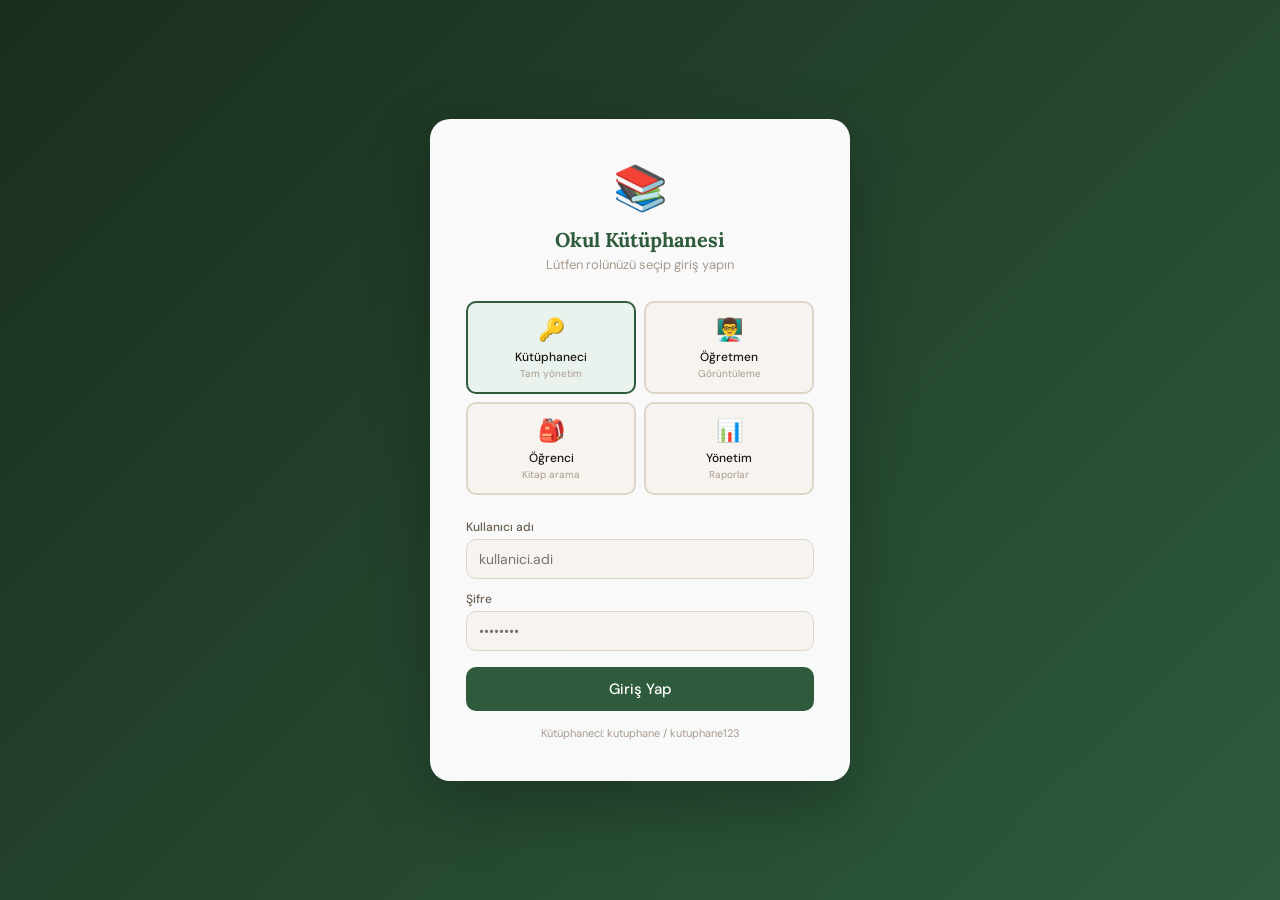
==== index.html @ d1a9fa6f "Fix stylesheet link path in index.html" ====
<!DOCTYPE html>
<html lang="tr">
<head>
<meta charset="UTF-8">
<meta name="viewport" content="width=device-width, initial-scale=1.0, maximum-scale=1.0">
<meta name="theme-color" content="#2E5B3C">
<meta name="apple-mobile-web-app-capable" content="yes">
<meta name="apple-mobile-web-app-status-bar-style" content="black-translucent">
<title>Okul Kütüphanesi</title>
<link rel="manifest" href="manifest.json">
<link rel="stylesheet" href="style.css">
</head>
<body>

<!-- ═══════════════════════════════════════════════════════
     LOGIN SCREEN
════════════════════════════════════════════════════════ -->
<div id="login-screen">
  <div class="login-box">
    <div class="login-logo">
      <div class="logo-icon">📚</div>
      <h1>Okul Kütüphanesi</h1>
      <p>Lütfen rolünüzü seçip giriş yapın</p>
    </div>
    <div class="role-grid">
      <div class="role-card selected" id="role-librarian" onclick="selectRole('librarian')">
        <div class="ri">🔑</div><div class="rn">Kütüphaneci</div><div class="rd">Tam yönetim</div>
      </div>
      <div class="role-card" id="role-teacher" onclick="selectRole('teacher')">
        <div class="ri">👨‍🏫</div><div class="rn">Öğretmen</div><div class="rd">Görüntüleme</div>
      </div>
      <div class="role-card" id="role-student" onclick="selectRole('student')">
        <div class="ri">🎒</div><div class="rn">Öğrenci</div><div class="rd">Kitap arama</div>
      </div>
      <div class="role-card" id="role-management" onclick="selectRole('management')">
        <div class="ri">📊</div><div class="rn">Yönetim</div><div class="rd">Raporlar</div>
      </div>
    </div>
    <div class="login-error" id="login-error"></div>
    <div class="login-field">
      <label>Kullanıcı adı</label>
      <input type="text" id="login-user" placeholder="kullanici.adi" autocomplete="username">
    </div>
    <div class="login-field">
      <label>Şifre</label>
      <input type="password" id="login-pass" placeholder="••••••••" autocomplete="current-password"
             onkeydown="if(event.key==='Enter')doLogin()">
    </div>
    <button class="btn-login" onclick="doLogin()">Giriş Yap</button>
    <div class="login-hint" id="login-hint">Kütüphaneci: kutuphane / kutuphane123</div>
  </div>
</div>

<!-- ═══════════════════════════════════════════════════════
     APP SHELL
════════════════════════════════════════════════════════ -->
<div id="app">

  <!-- TOP NAV -->
  <nav class="topnav">
    <div class="topnav-brand">📚 Kütüphane<span id="nav-school-name"></span></div>
    <div class="nav-tabs" id="nav-tabs"></div>
    <div class="topnav-right">
      <span class="sync-indicator" id="sync-status"></span>
      <div class="user-pill">
        <div class="user-avatar" id="nav-avatar">K</div>
        <span id="nav-username">Kütüphaneci</span>
      </div>
      <button class="btn-logout" onclick="logout()">Çıkış</button>
    </div>
  </nav>

  <!-- GLOBAL ALERT -->
  <div style="max-width:1100px;margin:0 auto;padding:0 20px">
    <div id="global-alert" class="alert" style="display:none;margin-top:14px"></div>
  </div>

  <!-- ─────────────────────────────────────────────────────
       PAGE: DASHBOARD
  ────────────────────────────────────────────────────── -->
  <div class="page" id="page-dashboard">
    <div class="page-header">
      <div class="page-header-text"><h2>Genel Bakış</h2><p id="dash-date"></p></div>
    </div>
    <div class="metrics" id="dash-metrics"></div>
    <div class="grid2" style="margin-bottom:20px">
      <div class="card"><div class="card-body">
        <div class="card-title">En Çok Okunanlar</div>
        <div id="dash-top-books"></div>
      </div></div>
      <div class="card"><div class="card-body">
        <div class="card-title">Son İşlemler</div>
        <div id="dash-recent"></div>
      </div></div>
    </div>
    <div id="dash-overdue"></div>
  </div>

  <!-- ─────────────────────────────────────────────────────
       PAGE: BOOKS
  ────────────────────────────────────────────────────── -->
  <div class="page" id="page-books">
    <div class="page-header">
      <div class="page-header-text"><h2>Kitap Kataloğu</h2></div>
      <div class="page-actions" id="book-page-actions">
        <button class="btn" onclick="_bookView=_bookView==='grid'?'table':'grid';renderBooks()" id="view-toggle-btn">🔲 Kapak Görünümü</button>
        <button class="btn btn-primary" id="btn-add-book" onclick="openEditBook(null)" style="display:none">+ Kitap Ekle</button>
      </div>
    </div>
    <div class="search-row">
      <div class="search-box">
        <span class="si">🔍</span>
        <input type="text" id="book-search-input" placeholder="Kitap adı, yazar veya ISBN…">
      </div>
      <select class="search-select" id="book-cat-filter">
        <option value="">Tüm Kategoriler</option>
        <option>Roman</option><option>Hikaye</option><option>Şiir</option>
        <option>Tarih</option><option>Fen &amp; Doğa</option><option>Biyografi</option>
        <option>Felsefe</option><option>Çocuk</option><option>Diğer</option>
      </select>
    </div>
    <div id="books-content"></div>
  </div>

  <!-- ─────────────────────────────────────────────────────
       PAGE: ISBN
  ────────────────────────────────────────────────────── -->
  <div class="page" id="page-isbn">
    <div class="page-header">
      <div class="page-header-text"><h2>ISBN ile Kitap Ekle</h2><p>Barkod okuyucu veya manuel giriş</p></div>
    </div>
    <div class="card" style="max-width:580px"><div class="card-body">
      <div class="alert alert-info" style="margin-bottom:16px">
        📱 Barkod okuyucuyu bağlayıp aşağıdaki alana odaklanarak okutun — ya da kitap adını yazın.
      </div>
      <div style="display:flex;gap:10px;margin-bottom:16px">
        <div class="field" style="flex:1">
          <label>ISBN numarası veya kitap adı</label>
          <input type="text" id="isbn-input" placeholder="9789750719387 veya Kürk Mantolu Madonna">
        </div>
        <div style="display:flex;align-items:flex-end">
          <button class="btn btn-primary" id="isbn-search-btn" onclick="doISBNSearch()">🔍 Ara</button>
        </div>
      </div>
      <div id="isbn-results"></div>
    </div></div>
  </div>

  <!-- ─────────────────────────────────────────────────────
       PAGE: LOANS
  ────────────────────────────────────────────────────── -->
  <div class="page" id="page-loans">
    <div class="page-header">
      <div class="page-header-text"><h2>Ödünç İşlemleri</h2></div>
    </div>
    <div class="tabs">
      <button class="tab-btn loan-tab-btn active" data-tab="borrow" onclick="renderLoanTab('borrow')">📤 Ödünç Ver</button>
      <button class="tab-btn loan-tab-btn" data-tab="active" onclick="renderLoanTab('active')">📋 Aktif Ödünçler</button>
      <button class="tab-btn loan-tab-btn" data-tab="history" onclick="renderLoanTab('history')">🕐 Geçmiş</button>
    </div>

    <div id="loan-panel-borrow">
      <div class="card" style="max-width:600px"><div class="card-body">
        <div class="card-title">Yeni Ödünç Ver</div>
        <div class="form-grid" style="margin-bottom:14px">
          <div class="field"><label>Öğrenci</label><select id="borrow-student"></select></div>
          <div class="field"><label>Kitap</label><select id="borrow-book"></select></div>
          <div class="field"><label>Ödünç Tarihi</label><input type="date" id="borrow-date"></div>
          <div class="field"><label>İade Tarihi</label><input type="date" id="borrow-due"></div>
        </div>
        <button class="btn btn-primary" onclick="doBorrow()">✓ Ödünç Ver</button>
      </div></div>
    </div>
    <div id="loan-panel-active" style="display:none"></div>
    <div id="loan-panel-history" style="display:none"></div>
  </div>

  <!-- ─────────────────────────────────────────────────────
       PAGE: STUDENTS
  ────────────────────────────────────────────────────── -->
  <div class="page" id="page-students">
    <div class="page-header">
      <div class="page-header-text"><h2>Öğrenci Kayıtları</h2></div>
      <div class="page-actions">
        <button class="btn btn-primary" id="btn-add-student" onclick="openEditStudent(null)" style="display:none">+ Öğrenci Ekle</button>
      </div>
    </div>
    <div class="search-row">
      <div class="search-box">
        <span class="si">🔍</span>
        <input type="text" id="student-search-input" placeholder="İsim, numara veya sınıf…">
      </div>
    </div>
    <div id="students-content"></div>
  </div>

  <!-- ─────────────────────────────────────────────────────
       PAGE: REPORTS
  ────────────────────────────────────────────────────── -->
  <div class="page" id="page-reports">
    <div class="page-header">
      <div class="page-header-text"><h2>Raporlar &amp; İstatistikler</h2></div>
      <button class="btn" onclick="window.print()">🖨️ Yazdır</button>
    </div>
    <div class="metrics" id="report-metrics"></div>
    <div class="grid2" style="margin-bottom:18px">
      <div class="card"><div class="card-body">
        <div class="card-title">En Çok Okunan Kitaplar</div>
        <div id="report-top-books"></div>
      </div></div>
      <div class="card"><div class="card-body">
        <div class="card-title">Sınıf Bazlı Okuma</div>
        <div id="report-by-class"></div>
      </div></div>
    </div>
    <div class="grid2">
      <div class="card"><div class="card-body">
        <div class="card-title">En Aktif Okuyucular</div>
        <div id="report-top-readers"></div>
      </div></div>
      <div class="card"><div class="card-body">
        <div class="card-title">Kategori Popülerliği</div>
        <div id="report-by-cat"></div>
      </div></div>
    </div>
  </div>

  <!-- ─────────────────────────────────────────────────────
       PAGE: SETTINGS
  ────────────────────────────────────────────────────── -->
  <div class="page" id="page-settings">
    <div class="page-header">
      <div class="page-header-text"><h2>Ayarlar</h2></div>
    </div>
    <div class="grid2">
      <div>
        <div class="card" style="margin-bottom:16px"><div class="card-body">
          <div class="card-title">Okul Bilgileri</div>
          <div class="field" style="margin-bottom:12px">
            <label>Okul / Kütüphane adı</label>
            <input type="text" id="settings-school">
          </div>
          <div style="font-size:13px;color:var(--text3);margin-bottom:12px">Aktif yıl: <strong id="settings-year"></strong></div>
          <button class="btn btn-primary" onclick="saveSettings()">Kaydet</button>
        </div></div>

        <div class="card"><div class="card-body">
          <div class="card-title">Kullanıcı Şifreleri</div>
          <p style="font-size:13px;color:var(--text2);margin-bottom:12px">Varsayılan şifreler data dosyasından yönetilir. Şifre değiştirmek için GitHub'daki JSON dosyasını düzenleyin.</p>
          <div style="font-size:12px;color:var(--text3);line-height:1.8">
            Kütüphaneci: <strong>kutuphane / kutuphane123</strong><br>
            Öğretmen: <strong>ogretmen / ogretmen123</strong><br>
            Yönetim: <strong>yonetim / yonetim123</strong><br>
            Öğrenci: <strong>öğrenci no / öğrenci no</strong>
          </div>
        </div></div>
      </div>

      <div>
        <div class="card" style="margin-bottom:16px"><div class="card-body">
          <div class="card-title">GitHub Ayarları</div>
          <div class="field" style="margin-bottom:12px">
            <label>GitHub Kullanıcı Adı</label>
            <input type="text" id="settings-github-owner" placeholder="kullaniciadiniz">
          </div>
          <div class="field" style="margin-bottom:12px">
            <label>Repo Adı</label>
            <input type="text" id="settings-github-repo" placeholder="school-library">
          </div>
          <div class="field" style="margin-bottom:12px">
            <label>GitHub Token <span style="font-size:11px;color:var(--text3)">(tarayıcıda saklanır, dosyaya yazılmaz)</span></label>
            <input type="password" id="settings-github-token" placeholder="github_pat_...">
          </div>
          <button class="btn btn-primary" onclick="saveGitHubSettings()">Token'ı Kaydet</button>
          <p style="font-size:11px;color:var(--text3);margin-top:8px">Token sadece bu tarayıcıda saklanır. GitHub'daki hiçbir dosyaya yazılmaz.</p>
        </div></div>

        <div class="card"><div class="card-body">
          <div class="card-title">Yeni Dönem Başlat</div>
          <p style="font-size:13px;color:var(--text2);margin-bottom:14px">Mevcut yılın verileri arşivlenir, kitap kataloğu korunur, ödünç kayıtları temizlenir.</p>
          <button class="btn btn-danger" onclick="UI.modal('modal-archive',true)">📦 Yılı Arşivle &amp; Yeni Dönem</button>
        </div></div>
      </div>
    </div>
  </div>

</div><!-- /#app -->

<!-- ═══════════════════════════════════════════════════════
     MODALS
════════════════════════════════════════════════════════ -->

<!-- Book Detail -->
<div class="modal-overlay" id="modal-book-detail">
  <div class="modal">
    <div id="book-detail-body"></div>
    <div class="modal-footer">
      <button class="btn" onclick="UI.modal('modal-book-detail',false)">Kapat</button>
    </div>
  </div>
</div>

<!-- Edit / Add Book -->
<div class="modal-overlay" id="modal-edit-book">
  <div class="modal">
    <h3 id="modal-book-title">Kitap Ekle</h3>
    <input type="hidden" id="edit-book-id">
    <div class="form-grid" style="margin-bottom:14px">
      <div class="field form-full"><label>Kitap Adı *</label><input type="text" id="eb-title" placeholder="Kitap adı"></div>
      <div class="field"><label>Yazar *</label><input type="text" id="eb-author" placeholder="Yazar adı"></div>
      <div class="field"><label>Yayınevi</label><input type="text" id="eb-publisher"></div>
      <div class="field"><label>Yıl</label><input type="number" id="eb-year" placeholder="2023"></div>
      <div class="field"><label>ISBN</label><input type="text" id="eb-isbn" placeholder="9789..."></div>
      <div class="field"><label>Kategori</label>
        <select id="eb-category">
          <option>Roman</option><option>Hikaye</option><option>Şiir</option>
          <option>Tarih</option><option>Fen &amp; Doğa</option><option>Biyografi</option>
          <option>Felsefe</option><option>Çocuk</option><option>Diğer</option>
        </select>
      </div>
      <div class="field"><label>Raf Konumu</label><input type="text" id="eb-shelf" placeholder="A-01"></div>
      <div class="field"><label>Adet</label><input type="number" id="eb-qty" value="1" min="1"></div>
    </div>
    <div class="modal-footer">
      <button class="btn" onclick="UI.modal('modal-edit-book',false)">İptal</button>
      <button class="btn btn-primary" onclick="saveBook()">Kaydet</button>
    </div>
  </div>
</div>

<!-- Edit / Add Student -->
<div class="modal-overlay" id="modal-edit-student">
  <div class="modal">
    <h3 id="modal-student-title">Öğrenci Ekle</h3>
    <input type="hidden" id="edit-student-id">
    <div class="form-grid" style="margin-bottom:14px">
      <div class="field"><label>Ad *</label><input type="text" id="es-name"></div>
      <div class="field"><label>Soyad *</label><input type="text" id="es-surname"></div>
      <div class="field"><label>Öğrenci No *</label><input type="text" id="es-no" placeholder="2024001"></div>
      <div class="field"><label>Sınıf</label><input type="text" id="es-class" placeholder="10-A"></div>
      <div class="field"><label>E-posta</label><input type="email" id="es-email"></div>
      <div class="field"><label>Veli Telefonu</label><input type="text" id="es-phone"></div>
    </div>
    <div class="modal-footer">
      <button class="btn" onclick="UI.modal('modal-edit-student',false)">İptal</button>
      <button class="btn btn-primary" onclick="saveStudent()">Kaydet</button>
    </div>
  </div>
</div>

<!-- Archive Modal -->
<div class="modal-overlay" id="modal-archive">
  <div class="modal" style="max-width:400px">
    <h3>Yeni Dönem Başlat</h3>
    <p style="font-size:13px;color:var(--text2);margin-bottom:16px">Mevcut veriler arşivlenir. Kitap kataloğu ve kullanıcılar korunur.</p>
    <div class="field" style="margin-bottom:16px">
      <label>Yeni yıl kodu</label>
      <input type="text" id="new-year-input" placeholder="2026-2027">
    </div>
    <div class="modal-footer">
      <button class="btn" onclick="UI.modal('modal-archive',false)">İptal</button>
      <button class="btn btn-primary" onclick="doArchive()">Arşivle &amp; Başlat</button>
    </div>
  </div>
</div>

<!-- ═══════════════════════════════════════════════════════
     SCRIPTS
════════════════════════════════════════════════════════ -->
<script src="js/config.js"></script>
<script src="js/storage.js"></script>
<script src="js/auth.js"></script>
<script src="js/books.js"></script>
<script src="js/students.js"></script>
<script src="js/loans.js"></script>
<script src="js/reports.js"></script>
<script src="js/app.js"></script>

<script>
  // Set date on dashboard
  document.addEventListener('DOMContentLoaded', () => {
    const dd = document.getElementById('dash-date');
    if (dd) dd.textContent = new Date().toLocaleDateString('tr-TR', { weekday:'long', year:'numeric', month:'long', day:'numeric' });
    // Show add buttons for librarian
    if (Auth.isLibrarian()) {
      const ab = document.getElementById('btn-add-book');
      const as = document.getElementById('btn-add-student');
      if (ab) ab.style.display = '';
      if (as) as.style.display = '';
    }
  });
</script>

</body>
</html>
---- style.css ----
@import url('https://fonts.googleapis.com/css2?family=Lora:wght@400;500;600&family=DM+Sans:wght@300;400;500&display=swap');

:root {
  --bg: #F7F4EF;
  --surface: #FFFFFF;
  --surface2: #F0EBE3;
  --border: #DDD5C8;
  --text: #1A1612;
  --text2: #6B5E52;
  --text3: #A89A8E;
  --accent: #2E5B3C;
  --accent-light: #EAF2ED;
  --accent-dark: #1A3D28;
  --amber: #C17B2A;
  --amber-light: #FDF3E3;
  --red: #B83232;
  --red-light: #FCEAEA;
  --blue: #1E4A7A;
  --blue-light: #E8F0FB;
  --radius: 10px;
  --radius-lg: 16px;
  --shadow: 0 1px 3px rgba(0,0,0,0.06), 0 4px 12px rgba(0,0,0,0.04);
}

* { box-sizing: border-box; margin: 0; padding: 0; -webkit-tap-highlight-color: transparent; }
html { font-size: 16px; }
body { font-family: 'DM Sans', sans-serif; background: var(--bg); color: var(--text); min-height: 100vh; overflow-x: hidden; }
h1,h2,h3,h4 { font-family: 'Lora', serif; }
button { font-family: 'DM Sans', sans-serif; cursor: pointer; }
input, select, textarea { font-family: 'DM Sans', sans-serif; }

/* ── SCROLLBAR ─────────────────────────────────────────── */
::-webkit-scrollbar { width: 6px; height: 6px; }
::-webkit-scrollbar-track { background: transparent; }
::-webkit-scrollbar-thumb { background: var(--border); border-radius: 3px; }

/* ── LOGIN ─────────────────────────────────────────────── */
#login-screen {
  min-height: 100vh; display: flex; align-items: center; justify-content: center;
  background: linear-gradient(135deg, #1A2E1F 0%, #2E5B3C 100%);
  padding: 20px;
}
.login-box {
  background: rgba(255,255,255,0.97); border-radius: 20px;
  padding: 40px 36px; width: 100%; max-width: 420px;
  box-shadow: 0 24px 64px rgba(0,0,0,0.25);
}
.login-logo { text-align: center; margin-bottom: 28px; }
.login-logo .logo-icon { font-size: 44px; margin-bottom: 10px; }
.login-logo h1 { font-size: 20px; color: var(--accent); margin-bottom: 4px; }
.login-logo p { font-size: 13px; color: var(--text3); }
.role-grid { display: grid; grid-template-columns: 1fr 1fr; gap: 8px; margin-bottom: 24px; }
.role-card {
  border: 2px solid var(--border); border-radius: var(--radius);
  padding: 12px 10px; cursor: pointer; text-align: center;
  background: var(--bg); transition: all 0.15s;
}
.role-card:hover { border-color: var(--accent); background: var(--accent-light); }
.role-card.selected { border-color: var(--accent); background: var(--accent-light); }
.role-card .ri { font-size: 22px; margin-bottom: 5px; }
.role-card .rn { font-size: 12px; font-weight: 500; color: var(--text); }
.role-card .rd { font-size: 10px; color: var(--text3); margin-top: 2px; }
.login-field { margin-bottom: 12px; }
.login-field label { display: block; font-size: 12px; color: var(--text2); margin-bottom: 4px; font-weight: 500; }
.login-field input {
  width: 100%; padding: 10px 12px; border: 1.5px solid var(--border);
  border-radius: var(--radius); font-size: 14px; background: var(--bg);
  color: var(--text); outline: none; transition: border-color 0.15s;
}
.login-field input:focus { border-color: var(--accent); }
.btn-login {
  width: 100%; padding: 12px; background: var(--accent); color: #fff;
  border: none; border-radius: var(--radius); font-size: 15px; font-weight: 500;
  transition: background 0.15s; margin-top: 4px;
}
.btn-login:hover { background: var(--accent-dark); }
.login-hint { font-size: 11px; color: var(--text3); text-align: center; margin-top: 14px; line-height: 1.5; }
.login-error { background: var(--red-light); color: var(--red); border-radius: var(--radius); padding: 8px 12px; font-size: 13px; margin-bottom: 12px; display: none; }

/* ── APP SHELL ─────────────────────────────────────────── */
#app { display: none; flex-direction: column; min-height: 100vh; }

.topnav {
  background: var(--accent); color: #fff; height: 56px;
  display: flex; align-items: center; padding: 0 20px;
  position: sticky; top: 0; z-index: 100;
  box-shadow: 0 2px 8px rgba(0,0,0,0.15);
}
.topnav-brand { font-family: 'Lora', serif; font-size: 16px; font-weight: 600; margin-right: 24px; white-space: nowrap; line-height: 1.2; }
.topnav-brand span { display: block; font-size: 10px; font-weight: 300; opacity: 0.65; }
.nav-tabs { display: flex; gap: 2px; flex: 1; overflow-x: auto; scrollbar-width: none; }
.nav-tabs::-webkit-scrollbar { display: none; }
.nav-tab {
  padding: 0 14px; height: 56px; display: flex; align-items: center; gap: 6px;
  font-size: 13px; color: rgba(255,255,255,0.72); white-space: nowrap;
  border: none; background: none; border-bottom: 3px solid transparent;
  transition: all 0.15s;
}
.nav-tab:hover { color: #fff; background: rgba(255,255,255,0.08); }
.nav-tab.active { color: #fff; border-bottom-color: rgba(255,255,255,0.75); }
.nav-tab .ti { font-size: 15px; }
.topnav-right { margin-left: auto; display: flex; align-items: center; gap: 8px; }
.sync-indicator {
  font-size: 11px; padding: 3px 8px; border-radius: 12px;
  background: rgba(255,255,255,0.12); color: rgba(255,255,255,0.8);
}
.sync-indicator.saved { background: rgba(100,200,120,0.25); color: #a8ffb8; }
.sync-indicator.pending { background: rgba(255,180,50,0.25); color: #ffd88a; }
.user-pill {
  display: flex; align-items: center; gap: 7px;
  background: rgba(255,255,255,0.12); border-radius: 20px;
  padding: 4px 10px 4px 6px;
}
.user-avatar {
  width: 26px; height: 26px; border-radius: 50%;
  background: rgba(255,255,255,0.22); display: flex;
  align-items: center; justify-content: center; font-size: 11px; font-weight: 600;
}
.user-pill span { font-size: 12px; }
.btn-logout { background: rgba(255,255,255,0.1); border: none; color: #fff; padding: 5px 10px; border-radius: 6px; font-size: 12px; }
.btn-logout:hover { background: rgba(255,255,255,0.18); }

/* ── PAGE LAYOUT ───────────────────────────────────────── */
.page { display: none; padding: 24px 20px; max-width: 1100px; margin: 0 auto; width: 100%; }
.page.active { display: block; }
.page-header { display: flex; align-items: flex-start; justify-content: space-between; gap: 12px; flex-wrap: wrap; margin-bottom: 20px; }
.page-header-text h2 { font-size: 22px; color: var(--text); }
.page-header-text p { font-size: 13px; color: var(--text3); margin-top: 2px; }
.page-actions { display: flex; gap: 8px; flex-wrap: wrap; }

/* ── BUTTONS ───────────────────────────────────────────── */
.btn { padding: 8px 16px; border-radius: var(--radius); font-size: 13px; font-weight: 500; border: 1.5px solid var(--border); background: var(--surface); color: var(--text); transition: all 0.12s; }
.btn:hover { background: var(--surface2); }
.btn-primary { background: var(--accent); color: #fff; border-color: var(--accent); }
.btn-primary:hover { background: var(--accent-dark); border-color: var(--accent-dark); }
.btn-danger { background: var(--red-light); color: var(--red); border-color: #f0b0b0; }
.btn-danger:hover { background: #f9d5d5; }
.btn-sm { padding: 5px 11px; font-size: 12px; }
.btn-icon { padding: 7px 8px; }

/* ── CARDS ─────────────────────────────────────────────── */
.card { background: var(--surface); border-radius: var(--radius-lg); border: 1px solid var(--border); box-shadow: var(--shadow); }
.card-body { padding: 18px 22px; }
.card-title { font-family: 'Lora', serif; font-size: 14px; font-weight: 600; color: var(--text); margin-bottom: 14px; }

/* ── METRICS ───────────────────────────────────────────── */
.metrics { display: grid; grid-template-columns: repeat(auto-fit, minmax(150px, 1fr)); gap: 12px; margin-bottom: 20px; }
.metric-card { background: var(--surface); border-radius: var(--radius-lg); border: 1px solid var(--border); padding: 16px 18px; box-shadow: var(--shadow); border-left: 4px solid var(--border); }
.metric-card.green { border-left-color: var(--accent); }
.metric-card.amber { border-left-color: var(--amber); }
.metric-card.red { border-left-color: var(--red); }
.metric-card.blue { border-left-color: var(--blue); }
.metric-label { font-size: 11px; color: var(--text3); text-transform: uppercase; letter-spacing: 0.04em; margin-bottom: 5px; }
.metric-value { font-family: 'Lora', serif; font-size: 26px; font-weight: 600; color: var(--text); line-height: 1; }
.metric-sub { font-size: 11px; color: var(--text2); margin-top: 4px; }

/* ── BADGES ────────────────────────────────────────────── */
.badge { display: inline-flex; align-items: center; padding: 2px 9px; border-radius: 20px; font-size: 11px; font-weight: 500; }
.badge-green { background: var(--accent-light); color: var(--accent); }
.badge-amber { background: var(--amber-light); color: var(--amber); }
.badge-red { background: var(--red-light); color: var(--red); }
.badge-blue { background: var(--blue-light); color: var(--blue); }
.badge-gray { background: var(--surface2); color: var(--text2); }
.chip { display: inline-block; padding: 2px 9px; border-radius: 12px; font-size: 11px; background: var(--surface2); color: var(--text2); }

/* ── TABLES ────────────────────────────────────────────── */
.table-wrap { border-radius: var(--radius-lg); border: 1px solid var(--border); overflow: hidden; box-shadow: var(--shadow); overflow-x: auto; }
table { width: 100%; border-collapse: collapse; font-size: 13px; min-width: 500px; }
th { text-align: left; font-size: 11px; font-weight: 600; text-transform: uppercase; letter-spacing: 0.05em; color: var(--text3); padding: 9px 14px; border-bottom: 1px solid var(--border); background: var(--bg); }
td { padding: 11px 14px; border-bottom: 1px solid var(--border); color: var(--text); vertical-align: middle; }
tr:last-child td { border-bottom: none; }
tr:hover td { background: var(--bg); }
td strong { font-weight: 500; }
td .sub { font-size: 11px; color: var(--text3); margin-top: 1px; }

/* ── FORMS ─────────────────────────────────────────────── */
.form-grid { display: grid; grid-template-columns: 1fr 1fr; gap: 14px; }
.form-full { grid-column: 1 / -1; }
.field { display: flex; flex-direction: column; gap: 4px; }
.field label { font-size: 12px; font-weight: 500; color: var(--text2); }
.field input, .field select, .field textarea {
  padding: 9px 12px; border: 1.5px solid var(--border); border-radius: var(--radius);
  font-size: 13px; background: var(--surface); color: var(--text); outline: none;
  transition: border-color 0.15s;
}
.field input:focus, .field select:focus, .field textarea:focus { border-color: var(--accent); }
.field textarea { resize: vertical; min-height: 80px; }

/* ── SEARCH BAR ────────────────────────────────────────── */
.search-row { display: flex; gap: 10px; margin-bottom: 16px; flex-wrap: wrap; }
.search-box {
  display: flex; align-items: center; gap: 8px; flex: 1; min-width: 200px;
  background: var(--surface); border: 1px solid var(--border); border-radius: var(--radius);
  padding: 8px 12px; box-shadow: var(--shadow);
}
.search-box input { flex: 1; border: none; outline: none; font-size: 13px; background: transparent; color: var(--text); }
.search-box input::placeholder { color: var(--text3); }
.search-box .si { color: var(--text3); font-size: 15px; }
.search-select { padding: 8px 12px; border: 1px solid var(--border); border-radius: var(--radius); font-size: 13px; background: var(--surface); color: var(--text); outline: none; }

/* ── ALERTS ────────────────────────────────────────────── */
.alert { padding: 11px 14px; border-radius: var(--radius); font-size: 13px; margin-bottom: 14px; }
.alert-success { background: var(--accent-light); color: var(--accent); border: 1px solid #c4e0ce; }
.alert-danger { background: var(--red-light); color: var(--red); border: 1px solid #f0b0b0; }
.alert-info { background: var(--blue-light); color: var(--blue); border: 1px solid #c0d5f0; }
.alert-amber { background: var(--amber-light); color: var(--amber); border: 1px solid #f0d9ac; }

/* ── MODAL ─────────────────────────────────────────────── */
.modal-overlay {
  display: none; position: fixed; inset: 0; background: rgba(0,0,0,0.45);
  z-index: 200; align-items: center; justify-content: center; padding: 20px;
}
.modal-overlay.open { display: flex; }
.modal {
  background: var(--surface); border-radius: var(--radius-lg);
  padding: 26px; width: 100%; max-width: 520px;
  max-height: 90vh; overflow-y: auto;
  box-shadow: 0 24px 64px rgba(0,0,0,0.2);
  animation: modalIn 0.2s ease;
}
@keyframes modalIn { from { transform: translateY(16px); opacity: 0; } to { transform: none; opacity: 1; } }
.modal h3 { font-family: 'Lora', serif; font-size: 18px; margin-bottom: 18px; color: var(--text); }
.modal-footer { display: flex; gap: 8px; justify-content: flex-end; margin-top: 18px; padding-top: 14px; border-top: 1px solid var(--border); }

/* ── TABS ──────────────────────────────────────────────── */
.tabs { display: flex; gap: 2px; background: var(--surface2); border-radius: var(--radius); padding: 3px; margin-bottom: 18px; overflow-x: auto; }
.tab-btn { flex: 1; min-width: 80px; padding: 7px 12px; border-radius: 7px; border: none; background: transparent; font-size: 13px; cursor: pointer; color: var(--text2); transition: all 0.12s; white-space: nowrap; }
.tab-btn.active { background: var(--surface); color: var(--text); font-weight: 500; box-shadow: 0 1px 4px rgba(0,0,0,0.08); }

/* ── BOOK CARDS (Student View) ─────────────────────────── */
.book-grid { display: grid; grid-template-columns: repeat(auto-fill, minmax(160px, 1fr)); gap: 16px; }
.book-card { background: var(--surface); border-radius: var(--radius-lg); border: 1px solid var(--border); overflow: hidden; cursor: pointer; transition: transform 0.15s, box-shadow 0.15s; box-shadow: var(--shadow); }
.book-card:hover { transform: translateY(-3px); box-shadow: 0 8px 24px rgba(0,0,0,0.1); }
.book-card-cover { width: 100%; aspect-ratio: 2/3; object-fit: cover; background: var(--surface2); display: flex; align-items: center; justify-content: center; font-size: 40px; }
.book-card-cover img { width: 100%; height: 100%; object-fit: cover; }
.book-card-cover .no-cover { width: 100%; aspect-ratio: 2/3; display: flex; align-items: center; justify-content: center; background: var(--surface2); font-size: 36px; }
.book-card-body { padding: 10px 12px; }
.book-card-title { font-size: 12px; font-weight: 500; color: var(--text); margin-bottom: 3px; line-height: 1.35; display: -webkit-box; -webkit-line-clamp: 2; -webkit-box-orient: vertical; overflow: hidden; }
.book-card-author { font-size: 11px; color: var(--text3); }

/* ── BOOK ROW (Table) ──────────────────────────────────── */
.book-cover-sm { width: 36px; height: 48px; border-radius: 3px; object-fit: cover; background: var(--surface2); border: 1px solid var(--border); flex-shrink: 0; display: flex; align-items: center; justify-content: center; font-size: 18px; overflow: hidden; }
.book-cover-sm img { width: 100%; height: 100%; object-fit: cover; }
.book-row-info { display: flex; align-items: center; gap: 10px; }

/* ── ISBN SEARCH ───────────────────────────────────────── */
.isbn-results { margin-top: 14px; display: flex; flex-direction: column; gap: 10px; }
.isbn-result-card { display: flex; gap: 12px; align-items: flex-start; background: var(--surface); border: 1.5px solid var(--border); border-radius: var(--radius); padding: 12px; cursor: pointer; transition: border-color 0.15s; }
.isbn-result-card:hover { border-color: var(--accent); background: var(--accent-light); }
.isbn-result-card .cover { width: 50px; height: 68px; object-fit: cover; border-radius: 4px; background: var(--surface2); flex-shrink: 0; }
.isbn-result-card .info strong { font-size: 13px; font-weight: 500; }
.isbn-result-card .info span { display: block; font-size: 12px; color: var(--text3); margin-top: 2px; }

/* ── BAR CHART ─────────────────────────────────────────── */
.bar-row { margin-bottom: 10px; }
.bar-meta { display: flex; justify-content: space-between; font-size: 12px; color: var(--text2); margin-bottom: 3px; }
.bar-track { height: 8px; background: var(--surface2); border-radius: 4px; overflow: hidden; }
.bar-fill { height: 100%; border-radius: 4px; transition: width 0.8s ease; }

/* ── EMPTY STATE ───────────────────────────────────────── */
.empty-state { text-align: center; padding: 48px 20px; color: var(--text3); }
.empty-state .ei { font-size: 44px; margin-bottom: 12px; }
.empty-state p { font-size: 14px; }
.empty-state .btn { margin-top: 16px; }

/* ── OVERDUE WARNING ───────────────────────────────────── */
.overdue-banner { background: var(--red-light); border: 1px solid #f0b0b0; border-radius: var(--radius); padding: 12px 16px; margin-bottom: 18px; display: flex; align-items: center; gap: 10px; font-size: 13px; color: var(--red); }

/* ── GRID HELPERS ──────────────────────────────────────── */
.grid2 { display: grid; grid-template-columns: 1fr 1fr; gap: 18px; }
.grid3 { display: grid; grid-template-columns: 1fr 1fr 1fr; gap: 18px; }

/* ── RESPONSIVE ────────────────────────────────────────── */
@media (max-width: 640px) {
  .topnav { padding: 0 12px; }
  .topnav-brand { font-size: 14px; margin-right: 12px; }
  .nav-tab { padding: 0 10px; font-size: 12px; }
  .nav-tab .tab-label { display: none; }
  .page { padding: 16px 14px; }
  .form-grid { grid-template-columns: 1fr; }
  .grid2, .grid3 { grid-template-columns: 1fr; }
  .metrics { grid-template-columns: 1fr 1fr; }
  .page-header { flex-direction: column; }
  .modal { padding: 20px; }
}

@media (max-width: 380px) {
  .role-grid { grid-template-columns: 1fr 1fr; }
  .metrics { grid-template-columns: 1fr 1fr; }
}

@media print {
  .topnav, .page-actions, .btn, .search-row, .tabs { display: none !important; }
  .page { padding: 0; max-width: 100%; }
  body { background: white; }
}
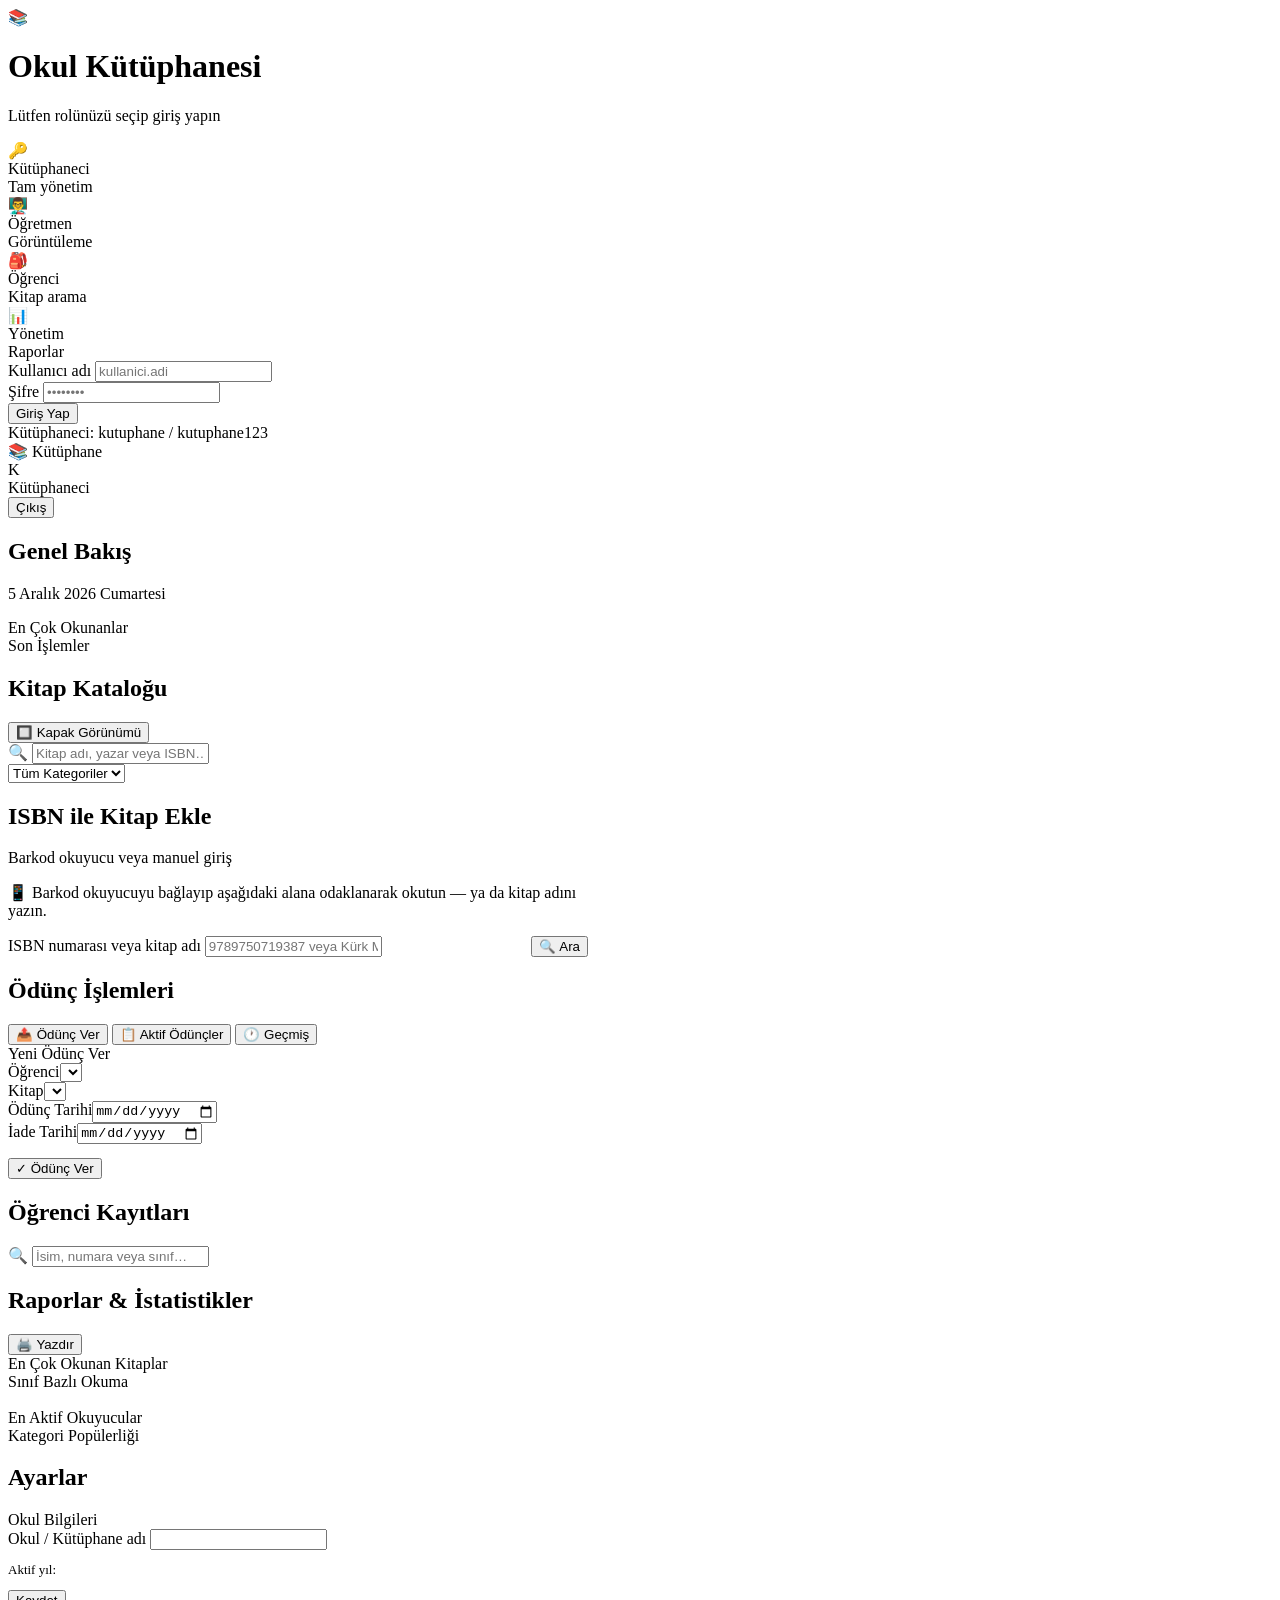
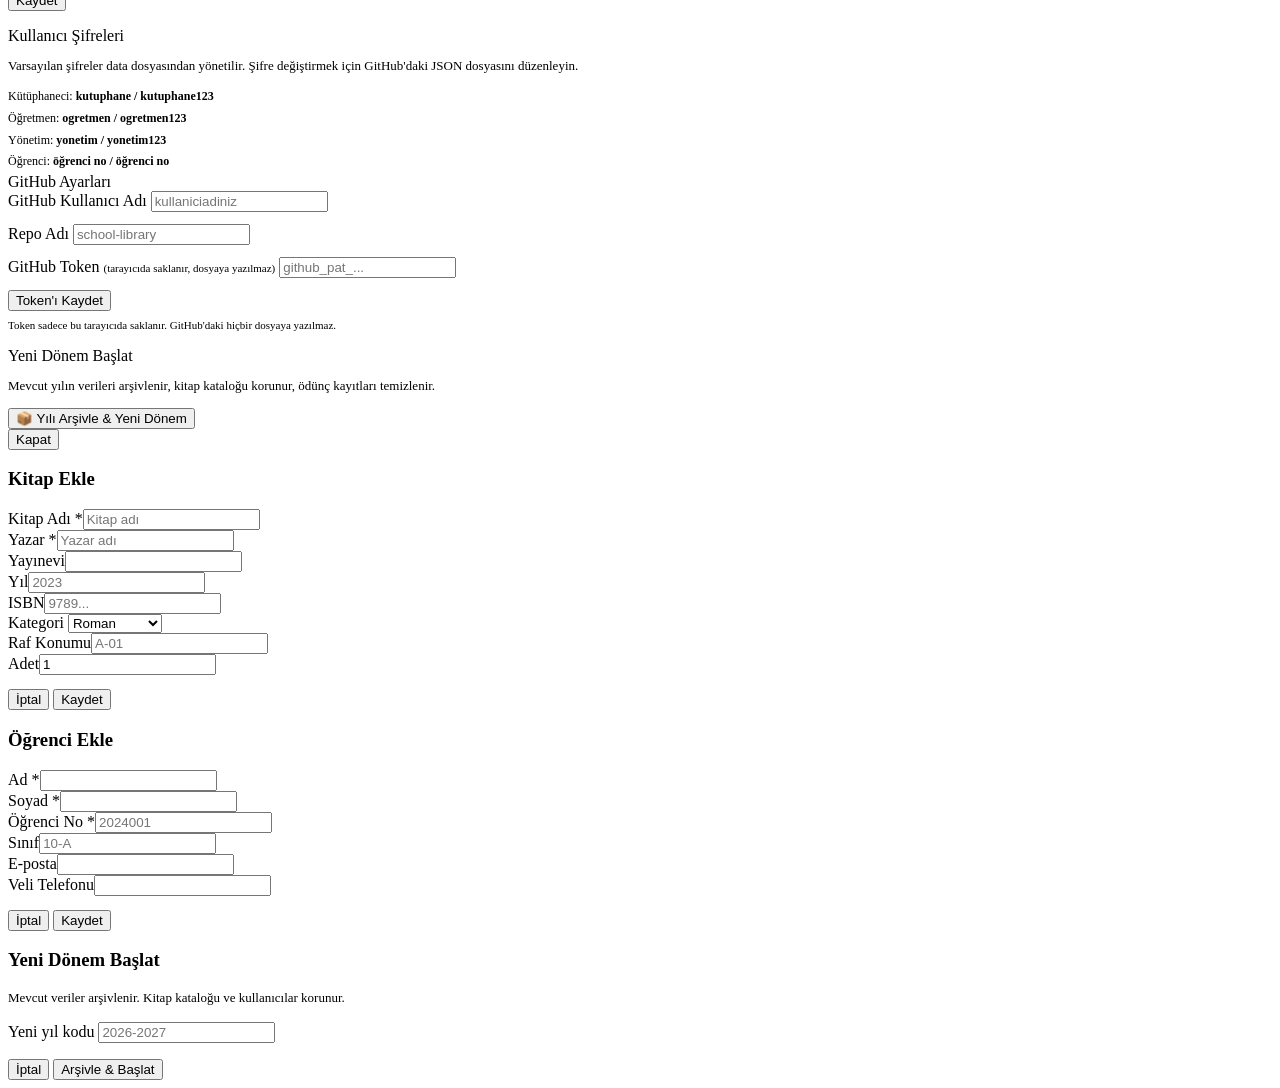
==== commit 86cbf3a5: "Fix HTML formatting for stylesheet link" ====
--- a/index.html
+++ b/index.html
@@ -8,7 +8,7 @@
 <meta name="apple-mobile-web-app-status-bar-style" content="black-translucent">
 <title>Okul Kütüphanesi</title>
 <link rel="manifest" href="manifest.json">
-<link rel="stylesheet" href="style.css">
+
 </head>
 <body>
 
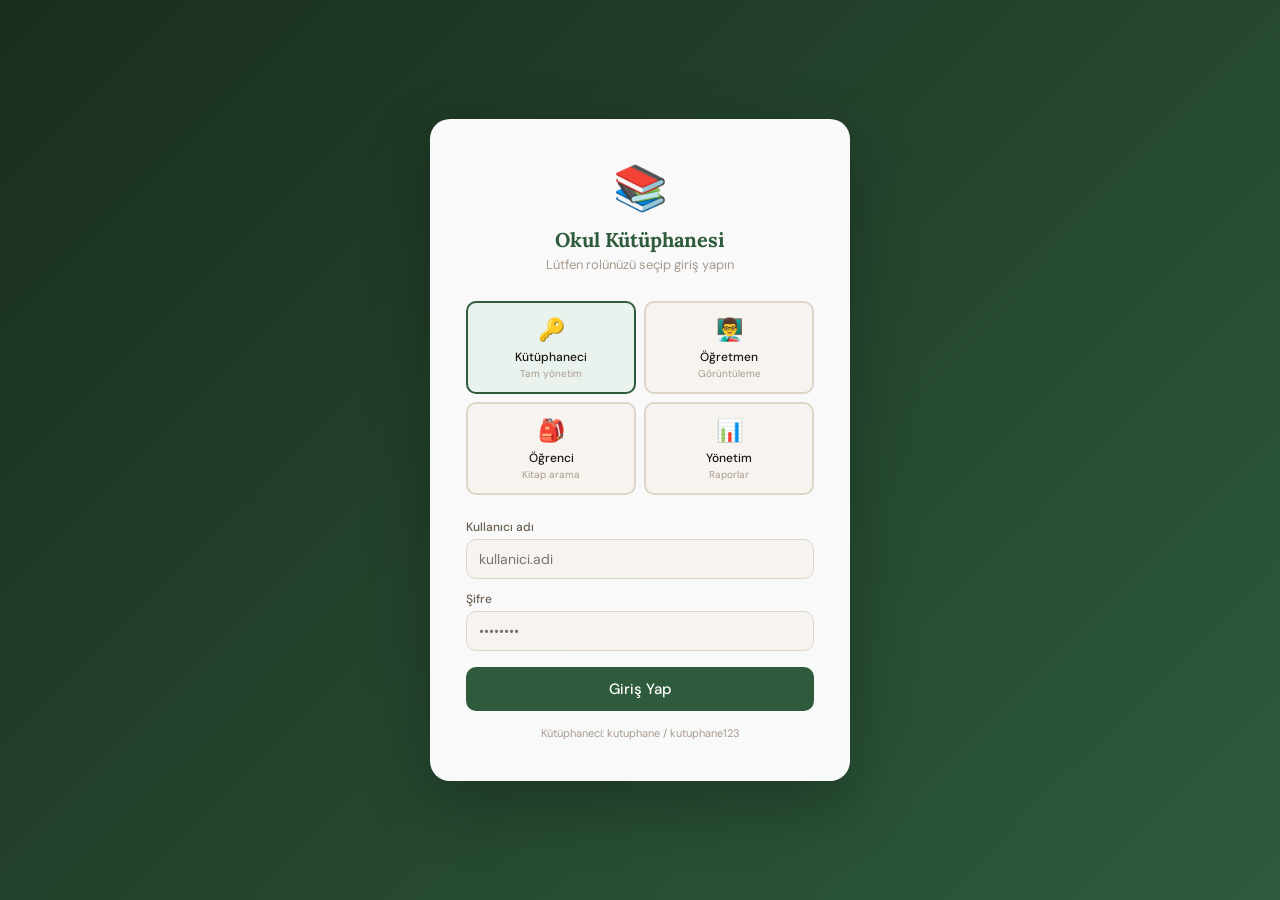
==== commit d358c977: "Update index.html" ====
--- a/index.html
+++ b/index.html
@@ -8,7 +8,7 @@
 <meta name="apple-mobile-web-app-status-bar-style" content="black-translucent">
 <title>Okul Kütüphanesi</title>
 <link rel="manifest" href="manifest.json">
-
+<link rel="stylesheet" href="style.css">
 </head>
 <body>
 
@@ -367,14 +367,14 @@
 <!-- ═══════════════════════════════════════════════════════
      SCRIPTS
 ════════════════════════════════════════════════════════ -->
-<script src="js/config.js"></script>
-<script src="js/storage.js"></script>
-<script src="js/auth.js"></script>
-<script src="js/books.js"></script>
-<script src="js/students.js"></script>
-<script src="js/loans.js"></script>
-<script src="js/reports.js"></script>
-<script src="js/app.js"></script>
+<script src="config.js"></script>
+<script src="storage.js"></script>
+<script src="auth.js"></script>
+<script src="books.js"></script>
+<script src="students.js"></script>
+<script src="loans.js"></script>
+<script src="reports.js"></script>
+<script src="app.js"></script>
 
 <script>
   // Set date on dashboard
--- a/style.css
+++ b/style.css
@@ -0,0 +1,296 @@
+@import url('https://fonts.googleapis.com/css2?family=Lora:wght@400;500;600&family=DM+Sans:wght@300;400;500&display=swap');
+
+:root {
+  --bg: #F7F4EF;
+  --surface: #FFFFFF;
+  --surface2: #F0EBE3;
+  --border: #DDD5C8;
+  --text: #1A1612;
+  --text2: #6B5E52;
+  --text3: #A89A8E;
+  --accent: #2E5B3C;
+  --accent-light: #EAF2ED;
+  --accent-dark: #1A3D28;
+  --amber: #C17B2A;
+  --amber-light: #FDF3E3;
+  --red: #B83232;
+  --red-light: #FCEAEA;
+  --blue: #1E4A7A;
+  --blue-light: #E8F0FB;
+  --radius: 10px;
+  --radius-lg: 16px;
+  --shadow: 0 1px 3px rgba(0,0,0,0.06), 0 4px 12px rgba(0,0,0,0.04);
+}
+
+* { box-sizing: border-box; margin: 0; padding: 0; -webkit-tap-highlight-color: transparent; }
+html { font-size: 16px; }
+body { font-family: 'DM Sans', sans-serif; background: var(--bg); color: var(--text); min-height: 100vh; overflow-x: hidden; }
+h1,h2,h3,h4 { font-family: 'Lora', serif; }
+button { font-family: 'DM Sans', sans-serif; cursor: pointer; }
+input, select, textarea { font-family: 'DM Sans', sans-serif; }
+
+/* ── SCROLLBAR ─────────────────────────────────────────── */
+::-webkit-scrollbar { width: 6px; height: 6px; }
+::-webkit-scrollbar-track { background: transparent; }
+::-webkit-scrollbar-thumb { background: var(--border); border-radius: 3px; }
+
+/* ── LOGIN ─────────────────────────────────────────────── */
+#login-screen {
+  min-height: 100vh; display: flex; align-items: center; justify-content: center;
+  background: linear-gradient(135deg, #1A2E1F 0%, #2E5B3C 100%);
+  padding: 20px;
+}
+.login-box {
+  background: rgba(255,255,255,0.97); border-radius: 20px;
+  padding: 40px 36px; width: 100%; max-width: 420px;
+  box-shadow: 0 24px 64px rgba(0,0,0,0.25);
+}
+.login-logo { text-align: center; margin-bottom: 28px; }
+.login-logo .logo-icon { font-size: 44px; margin-bottom: 10px; }
+.login-logo h1 { font-size: 20px; color: var(--accent); margin-bottom: 4px; }
+.login-logo p { font-size: 13px; color: var(--text3); }
+.role-grid { display: grid; grid-template-columns: 1fr 1fr; gap: 8px; margin-bottom: 24px; }
+.role-card {
+  border: 2px solid var(--border); border-radius: var(--radius);
+  padding: 12px 10px; cursor: pointer; text-align: center;
+  background: var(--bg); transition: all 0.15s;
+}
+.role-card:hover { border-color: var(--accent); background: var(--accent-light); }
+.role-card.selected { border-color: var(--accent); background: var(--accent-light); }
+.role-card .ri { font-size: 22px; margin-bottom: 5px; }
+.role-card .rn { font-size: 12px; font-weight: 500; color: var(--text); }
+.role-card .rd { font-size: 10px; color: var(--text3); margin-top: 2px; }
+.login-field { margin-bottom: 12px; }
+.login-field label { display: block; font-size: 12px; color: var(--text2); margin-bottom: 4px; font-weight: 500; }
+.login-field input {
+  width: 100%; padding: 10px 12px; border: 1.5px solid var(--border);
+  border-radius: var(--radius); font-size: 14px; background: var(--bg);
+  color: var(--text); outline: none; transition: border-color 0.15s;
+}
+.login-field input:focus { border-color: var(--accent); }
+.btn-login {
+  width: 100%; padding: 12px; background: var(--accent); color: #fff;
+  border: none; border-radius: var(--radius); font-size: 15px; font-weight: 500;
+  transition: background 0.15s; margin-top: 4px;
+}
+.btn-login:hover { background: var(--accent-dark); }
+.login-hint { font-size: 11px; color: var(--text3); text-align: center; margin-top: 14px; line-height: 1.5; }
+.login-error { background: var(--red-light); color: var(--red); border-radius: var(--radius); padding: 8px 12px; font-size: 13px; margin-bottom: 12px; display: none; }
+
+/* ── APP SHELL ─────────────────────────────────────────── */
+#app { display: none; flex-direction: column; min-height: 100vh; }
+
+.topnav {
+  background: var(--accent); color: #fff; height: 56px;
+  display: flex; align-items: center; padding: 0 20px;
+  position: sticky; top: 0; z-index: 100;
+  box-shadow: 0 2px 8px rgba(0,0,0,0.15);
+}
+.topnav-brand { font-family: 'Lora', serif; font-size: 16px; font-weight: 600; margin-right: 24px; white-space: nowrap; line-height: 1.2; }
+.topnav-brand span { display: block; font-size: 10px; font-weight: 300; opacity: 0.65; }
+.nav-tabs { display: flex; gap: 2px; flex: 1; overflow-x: auto; scrollbar-width: none; }
+.nav-tabs::-webkit-scrollbar { display: none; }
+.nav-tab {
+  padding: 0 14px; height: 56px; display: flex; align-items: center; gap: 6px;
+  font-size: 13px; color: rgba(255,255,255,0.72); white-space: nowrap;
+  border: none; background: none; border-bottom: 3px solid transparent;
+  transition: all 0.15s;
+}
+.nav-tab:hover { color: #fff; background: rgba(255,255,255,0.08); }
+.nav-tab.active { color: #fff; border-bottom-color: rgba(255,255,255,0.75); }
+.nav-tab .ti { font-size: 15px; }
+.topnav-right { margin-left: auto; display: flex; align-items: center; gap: 8px; }
+.sync-indicator {
+  font-size: 11px; padding: 3px 8px; border-radius: 12px;
+  background: rgba(255,255,255,0.12); color: rgba(255,255,255,0.8);
+}
+.sync-indicator.saved { background: rgba(100,200,120,0.25); color: #a8ffb8; }
+.sync-indicator.pending { background: rgba(255,180,50,0.25); color: #ffd88a; }
+.user-pill {
+  display: flex; align-items: center; gap: 7px;
+  background: rgba(255,255,255,0.12); border-radius: 20px;
+  padding: 4px 10px 4px 6px;
+}
+.user-avatar {
+  width: 26px; height: 26px; border-radius: 50%;
+  background: rgba(255,255,255,0.22); display: flex;
+  align-items: center; justify-content: center; font-size: 11px; font-weight: 600;
+}
+.user-pill span { font-size: 12px; }
+.btn-logout { background: rgba(255,255,255,0.1); border: none; color: #fff; padding: 5px 10px; border-radius: 6px; font-size: 12px; }
+.btn-logout:hover { background: rgba(255,255,255,0.18); }
+
+/* ── PAGE LAYOUT ───────────────────────────────────────── */
+.page { display: none; padding: 24px 20px; max-width: 1100px; margin: 0 auto; width: 100%; }
+.page.active { display: block; }
+.page-header { display: flex; align-items: flex-start; justify-content: space-between; gap: 12px; flex-wrap: wrap; margin-bottom: 20px; }
+.page-header-text h2 { font-size: 22px; color: var(--text); }
+.page-header-text p { font-size: 13px; color: var(--text3); margin-top: 2px; }
+.page-actions { display: flex; gap: 8px; flex-wrap: wrap; }
+
+/* ── BUTTONS ───────────────────────────────────────────── */
+.btn { padding: 8px 16px; border-radius: var(--radius); font-size: 13px; font-weight: 500; border: 1.5px solid var(--border); background: var(--surface); color: var(--text); transition: all 0.12s; }
+.btn:hover { background: var(--surface2); }
+.btn-primary { background: var(--accent); color: #fff; border-color: var(--accent); }
+.btn-primary:hover { background: var(--accent-dark); border-color: var(--accent-dark); }
+.btn-danger { background: var(--red-light); color: var(--red); border-color: #f0b0b0; }
+.btn-danger:hover { background: #f9d5d5; }
+.btn-sm { padding: 5px 11px; font-size: 12px; }
+.btn-icon { padding: 7px 8px; }
+
+/* ── CARDS ─────────────────────────────────────────────── */
+.card { background: var(--surface); border-radius: var(--radius-lg); border: 1px solid var(--border); box-shadow: var(--shadow); }
+.card-body { padding: 18px 22px; }
+.card-title { font-family: 'Lora', serif; font-size: 14px; font-weight: 600; color: var(--text); margin-bottom: 14px; }
+
+/* ── METRICS ───────────────────────────────────────────── */
+.metrics { display: grid; grid-template-columns: repeat(auto-fit, minmax(150px, 1fr)); gap: 12px; margin-bottom: 20px; }
+.metric-card { background: var(--surface); border-radius: var(--radius-lg); border: 1px solid var(--border); padding: 16px 18px; box-shadow: var(--shadow); border-left: 4px solid var(--border); }
+.metric-card.green { border-left-color: var(--accent); }
+.metric-card.amber { border-left-color: var(--amber); }
+.metric-card.red { border-left-color: var(--red); }
+.metric-card.blue { border-left-color: var(--blue); }
+.metric-label { font-size: 11px; color: var(--text3); text-transform: uppercase; letter-spacing: 0.04em; margin-bottom: 5px; }
+.metric-value { font-family: 'Lora', serif; font-size: 26px; font-weight: 600; color: var(--text); line-height: 1; }
+.metric-sub { font-size: 11px; color: var(--text2); margin-top: 4px; }
+
+/* ── BADGES ────────────────────────────────────────────── */
+.badge { display: inline-flex; align-items: center; padding: 2px 9px; border-radius: 20px; font-size: 11px; font-weight: 500; }
+.badge-green { background: var(--accent-light); color: var(--accent); }
+.badge-amber { background: var(--amber-light); color: var(--amber); }
+.badge-red { background: var(--red-light); color: var(--red); }
+.badge-blue { background: var(--blue-light); color: var(--blue); }
+.badge-gray { background: var(--surface2); color: var(--text2); }
+.chip { display: inline-block; padding: 2px 9px; border-radius: 12px; font-size: 11px; background: var(--surface2); color: var(--text2); }
+
+/* ── TABLES ────────────────────────────────────────────── */
+.table-wrap { border-radius: var(--radius-lg); border: 1px solid var(--border); overflow: hidden; box-shadow: var(--shadow); overflow-x: auto; }
+table { width: 100%; border-collapse: collapse; font-size: 13px; min-width: 500px; }
+th { text-align: left; font-size: 11px; font-weight: 600; text-transform: uppercase; letter-spacing: 0.05em; color: var(--text3); padding: 9px 14px; border-bottom: 1px solid var(--border); background: var(--bg); }
+td { padding: 11px 14px; border-bottom: 1px solid var(--border); color: var(--text); vertical-align: middle; }
+tr:last-child td { border-bottom: none; }
+tr:hover td { background: var(--bg); }
+td strong { font-weight: 500; }
+td .sub { font-size: 11px; color: var(--text3); margin-top: 1px; }
+
+/* ── FORMS ─────────────────────────────────────────────── */
+.form-grid { display: grid; grid-template-columns: 1fr 1fr; gap: 14px; }
+.form-full { grid-column: 1 / -1; }
+.field { display: flex; flex-direction: column; gap: 4px; }
+.field label { font-size: 12px; font-weight: 500; color: var(--text2); }
+.field input, .field select, .field textarea {
+  padding: 9px 12px; border: 1.5px solid var(--border); border-radius: var(--radius);
+  font-size: 13px; background: var(--surface); color: var(--text); outline: none;
+  transition: border-color 0.15s;
+}
+.field input:focus, .field select:focus, .field textarea:focus { border-color: var(--accent); }
+.field textarea { resize: vertical; min-height: 80px; }
+
+/* ── SEARCH BAR ────────────────────────────────────────── */
+.search-row { display: flex; gap: 10px; margin-bottom: 16px; flex-wrap: wrap; }
+.search-box {
+  display: flex; align-items: center; gap: 8px; flex: 1; min-width: 200px;
+  background: var(--surface); border: 1px solid var(--border); border-radius: var(--radius);
+  padding: 8px 12px; box-shadow: var(--shadow);
+}
+.search-box input { flex: 1; border: none; outline: none; font-size: 13px; background: transparent; color: var(--text); }
+.search-box input::placeholder { color: var(--text3); }
+.search-box .si { color: var(--text3); font-size: 15px; }
+.search-select { padding: 8px 12px; border: 1px solid var(--border); border-radius: var(--radius); font-size: 13px; background: var(--surface); color: var(--text); outline: none; }
+
+/* ── ALERTS ────────────────────────────────────────────── */
+.alert { padding: 11px 14px; border-radius: var(--radius); font-size: 13px; margin-bottom: 14px; }
+.alert-success { background: var(--accent-light); color: var(--accent); border: 1px solid #c4e0ce; }
+.alert-danger { background: var(--red-light); color: var(--red); border: 1px solid #f0b0b0; }
+.alert-info { background: var(--blue-light); color: var(--blue); border: 1px solid #c0d5f0; }
+.alert-amber { background: var(--amber-light); color: var(--amber); border: 1px solid #f0d9ac; }
+
+/* ── MODAL ─────────────────────────────────────────────── */
+.modal-overlay {
+  display: none; position: fixed; inset: 0; background: rgba(0,0,0,0.45);
+  z-index: 200; align-items: center; justify-content: center; padding: 20px;
+}
+.modal-overlay.open { display: flex; }
+.modal {
+  background: var(--surface); border-radius: var(--radius-lg);
+  padding: 26px; width: 100%; max-width: 520px;
+  max-height: 90vh; overflow-y: auto;
+  box-shadow: 0 24px 64px rgba(0,0,0,0.2);
+  animation: modalIn 0.2s ease;
+}
+@keyframes modalIn { from { transform: translateY(16px); opacity: 0; } to { transform: none; opacity: 1; } }
+.modal h3 { font-family: 'Lora', serif; font-size: 18px; margin-bottom: 18px; color: var(--text); }
+.modal-footer { display: flex; gap: 8px; justify-content: flex-end; margin-top: 18px; padding-top: 14px; border-top: 1px solid var(--border); }
+
+/* ── TABS ──────────────────────────────────────────────── */
+.tabs { display: flex; gap: 2px; background: var(--surface2); border-radius: var(--radius); padding: 3px; margin-bottom: 18px; overflow-x: auto; }
+.tab-btn { flex: 1; min-width: 80px; padding: 7px 12px; border-radius: 7px; border: none; background: transparent; font-size: 13px; cursor: pointer; color: var(--text2); transition: all 0.12s; white-space: nowrap; }
+.tab-btn.active { background: var(--surface); color: var(--text); font-weight: 500; box-shadow: 0 1px 4px rgba(0,0,0,0.08); }
+
+/* ── BOOK CARDS (Student View) ─────────────────────────── */
+.book-grid { display: grid; grid-template-columns: repeat(auto-fill, minmax(160px, 1fr)); gap: 16px; }
+.book-card { background: var(--surface); border-radius: var(--radius-lg); border: 1px solid var(--border); overflow: hidden; cursor: pointer; transition: transform 0.15s, box-shadow 0.15s; box-shadow: var(--shadow); }
+.book-card:hover { transform: translateY(-3px); box-shadow: 0 8px 24px rgba(0,0,0,0.1); }
+.book-card-cover { width: 100%; aspect-ratio: 2/3; object-fit: cover; background: var(--surface2); display: flex; align-items: center; justify-content: center; font-size: 40px; }
+.book-card-cover img { width: 100%; height: 100%; object-fit: cover; }
+.book-card-cover .no-cover { width: 100%; aspect-ratio: 2/3; display: flex; align-items: center; justify-content: center; background: var(--surface2); font-size: 36px; }
+.book-card-body { padding: 10px 12px; }
+.book-card-title { font-size: 12px; font-weight: 500; color: var(--text); margin-bottom: 3px; line-height: 1.35; display: -webkit-box; -webkit-line-clamp: 2; -webkit-box-orient: vertical; overflow: hidden; }
+.book-card-author { font-size: 11px; color: var(--text3); }
+
+/* ── BOOK ROW (Table) ──────────────────────────────────── */
+.book-cover-sm { width: 36px; height: 48px; border-radius: 3px; object-fit: cover; background: var(--surface2); border: 1px solid var(--border); flex-shrink: 0; display: flex; align-items: center; justify-content: center; font-size: 18px; overflow: hidden; }
+.book-cover-sm img { width: 100%; height: 100%; object-fit: cover; }
+.book-row-info { display: flex; align-items: center; gap: 10px; }
+
+/* ── ISBN SEARCH ───────────────────────────────────────── */
+.isbn-results { margin-top: 14px; display: flex; flex-direction: column; gap: 10px; }
+.isbn-result-card { display: flex; gap: 12px; align-items: flex-start; background: var(--surface); border: 1.5px solid var(--border); border-radius: var(--radius); padding: 12px; cursor: pointer; transition: border-color 0.15s; }
+.isbn-result-card:hover { border-color: var(--accent); background: var(--accent-light); }
+.isbn-result-card .cover { width: 50px; height: 68px; object-fit: cover; border-radius: 4px; background: var(--surface2); flex-shrink: 0; }
+.isbn-result-card .info strong { font-size: 13px; font-weight: 500; }
+.isbn-result-card .info span { display: block; font-size: 12px; color: var(--text3); margin-top: 2px; }
+
+/* ── BAR CHART ─────────────────────────────────────────── */
+.bar-row { margin-bottom: 10px; }
+.bar-meta { display: flex; justify-content: space-between; font-size: 12px; color: var(--text2); margin-bottom: 3px; }
+.bar-track { height: 8px; background: var(--surface2); border-radius: 4px; overflow: hidden; }
+.bar-fill { height: 100%; border-radius: 4px; transition: width 0.8s ease; }
+
+/* ── EMPTY STATE ───────────────────────────────────────── */
+.empty-state { text-align: center; padding: 48px 20px; color: var(--text3); }
+.empty-state .ei { font-size: 44px; margin-bottom: 12px; }
+.empty-state p { font-size: 14px; }
+.empty-state .btn { margin-top: 16px; }
+
+/* ── OVERDUE WARNING ───────────────────────────────────── */
+.overdue-banner { background: var(--red-light); border: 1px solid #f0b0b0; border-radius: var(--radius); padding: 12px 16px; margin-bottom: 18px; display: flex; align-items: center; gap: 10px; font-size: 13px; color: var(--red); }
+
+/* ── GRID HELPERS ──────────────────────────────────────── */
+.grid2 { display: grid; grid-template-columns: 1fr 1fr; gap: 18px; }
+.grid3 { display: grid; grid-template-columns: 1fr 1fr 1fr; gap: 18px; }
+
+/* ── RESPONSIVE ────────────────────────────────────────── */
+@media (max-width: 640px) {
+  .topnav { padding: 0 12px; }
+  .topnav-brand { font-size: 14px; margin-right: 12px; }
+  .nav-tab { padding: 0 10px; font-size: 12px; }
+  .nav-tab .tab-label { display: none; }
+  .page { padding: 16px 14px; }
+  .form-grid { grid-template-columns: 1fr; }
+  .grid2, .grid3 { grid-template-columns: 1fr; }
+  .metrics { grid-template-columns: 1fr 1fr; }
+  .page-header { flex-direction: column; }
+  .modal { padding: 20px; }
+}
+
+@media (max-width: 380px) {
+  .role-grid { grid-template-columns: 1fr 1fr; }
+  .metrics { grid-template-columns: 1fr 1fr; }
+}
+
+@media print {
+  .topnav, .page-actions, .btn, .search-row, .tabs { display: none !important; }
+  .page { padding: 0; max-width: 100%; }
+  body { background: white; }
+}
